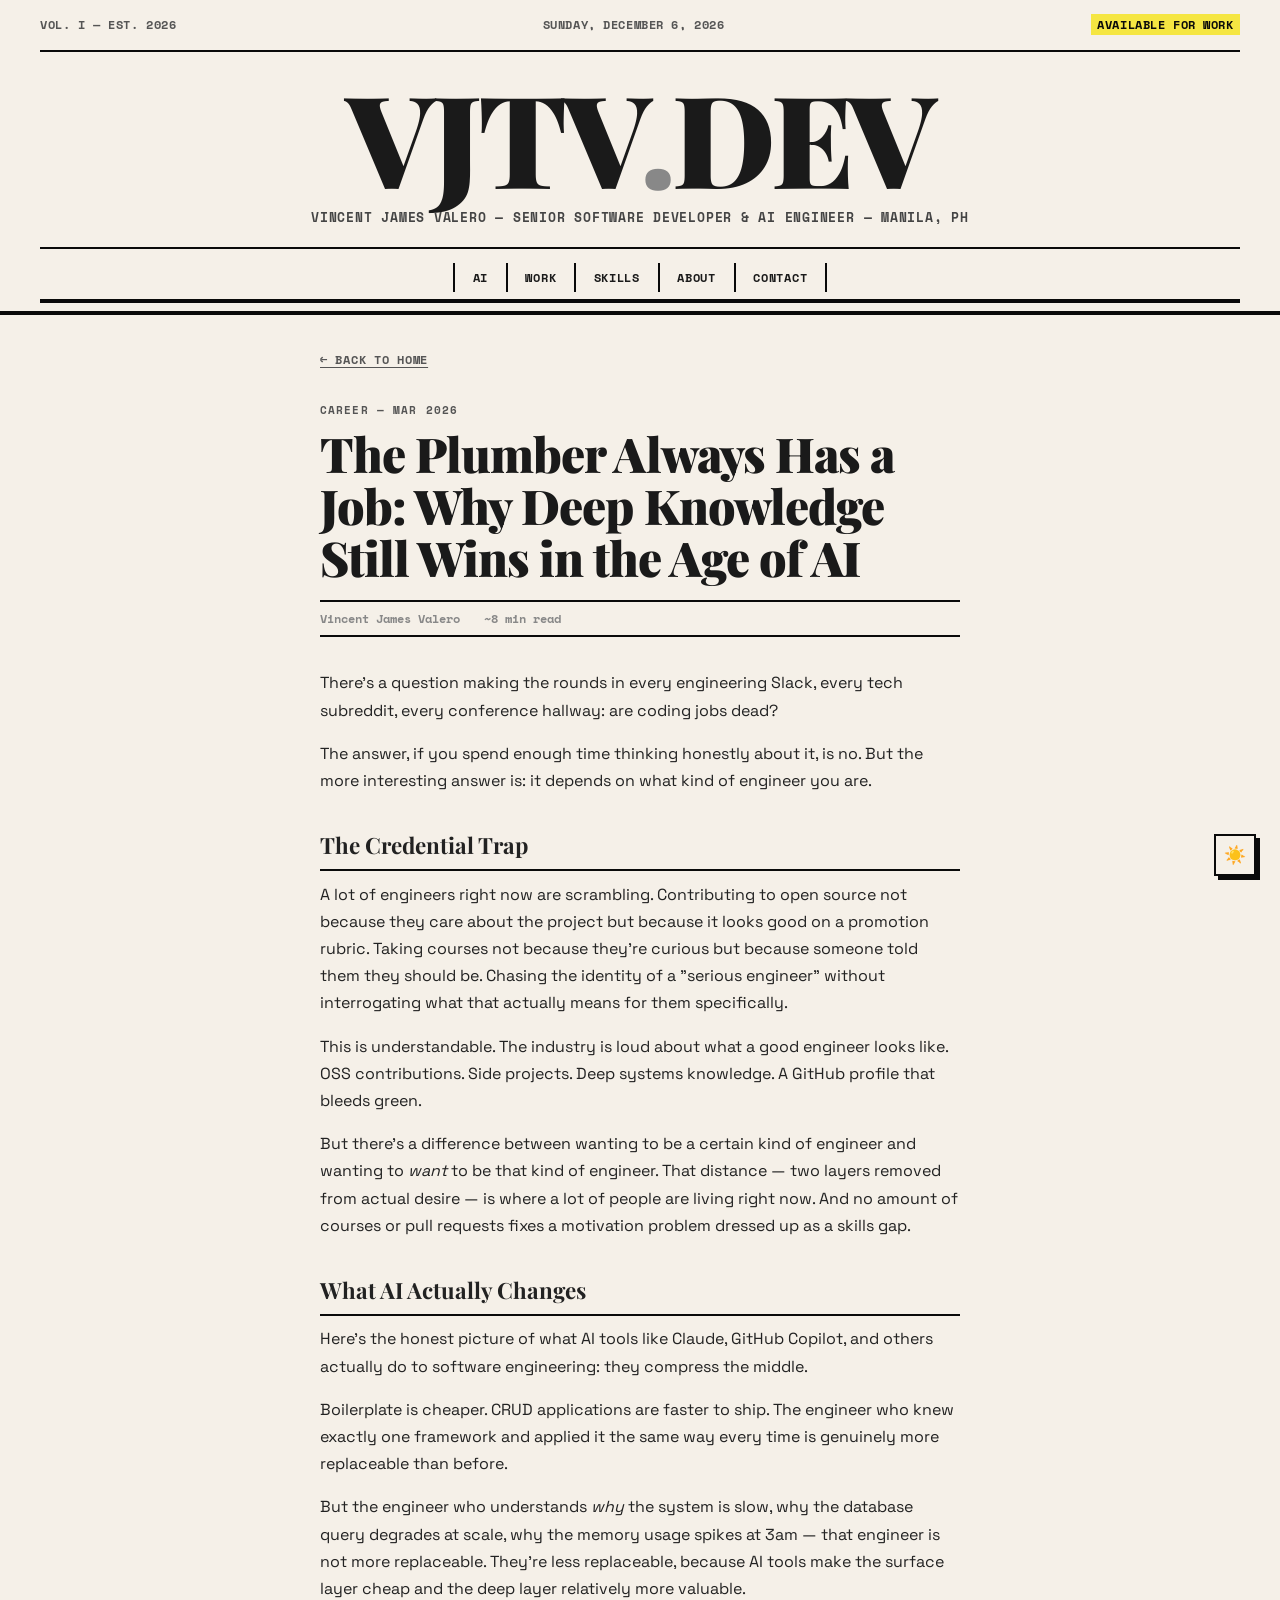
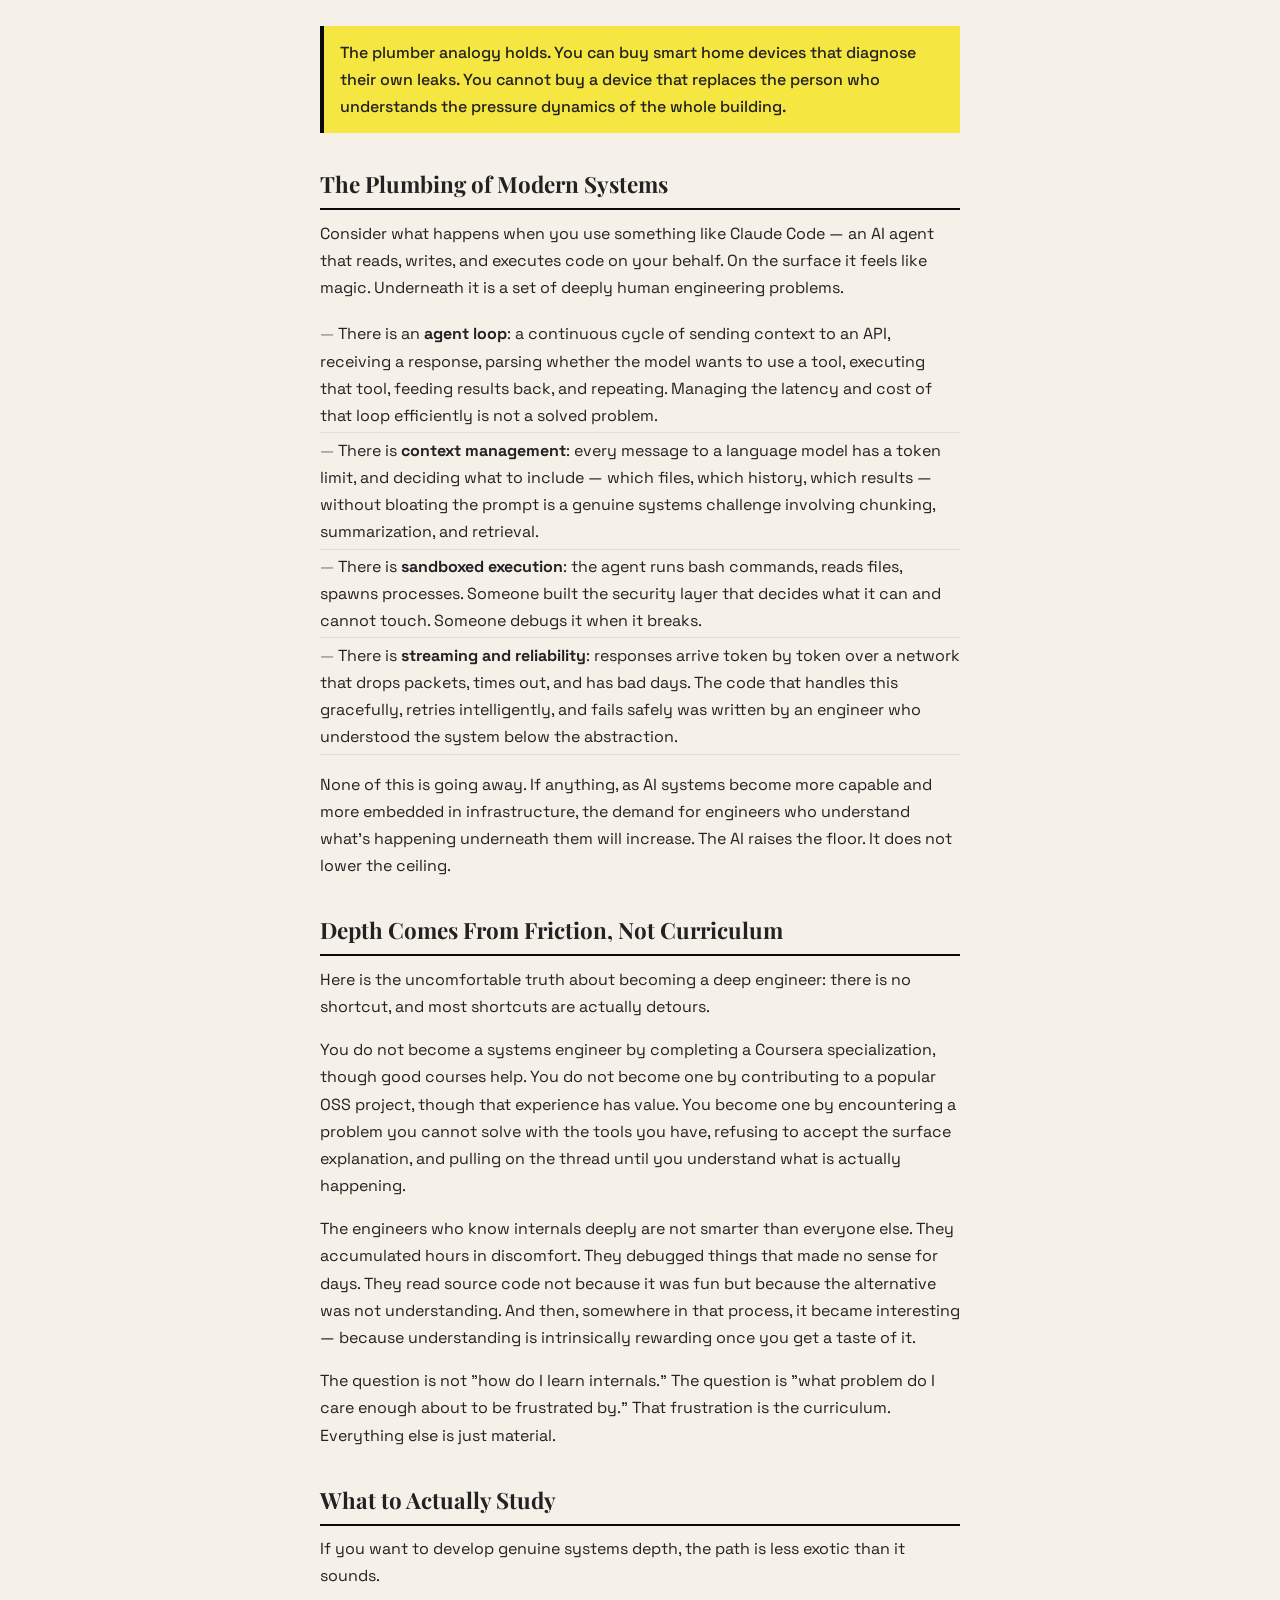
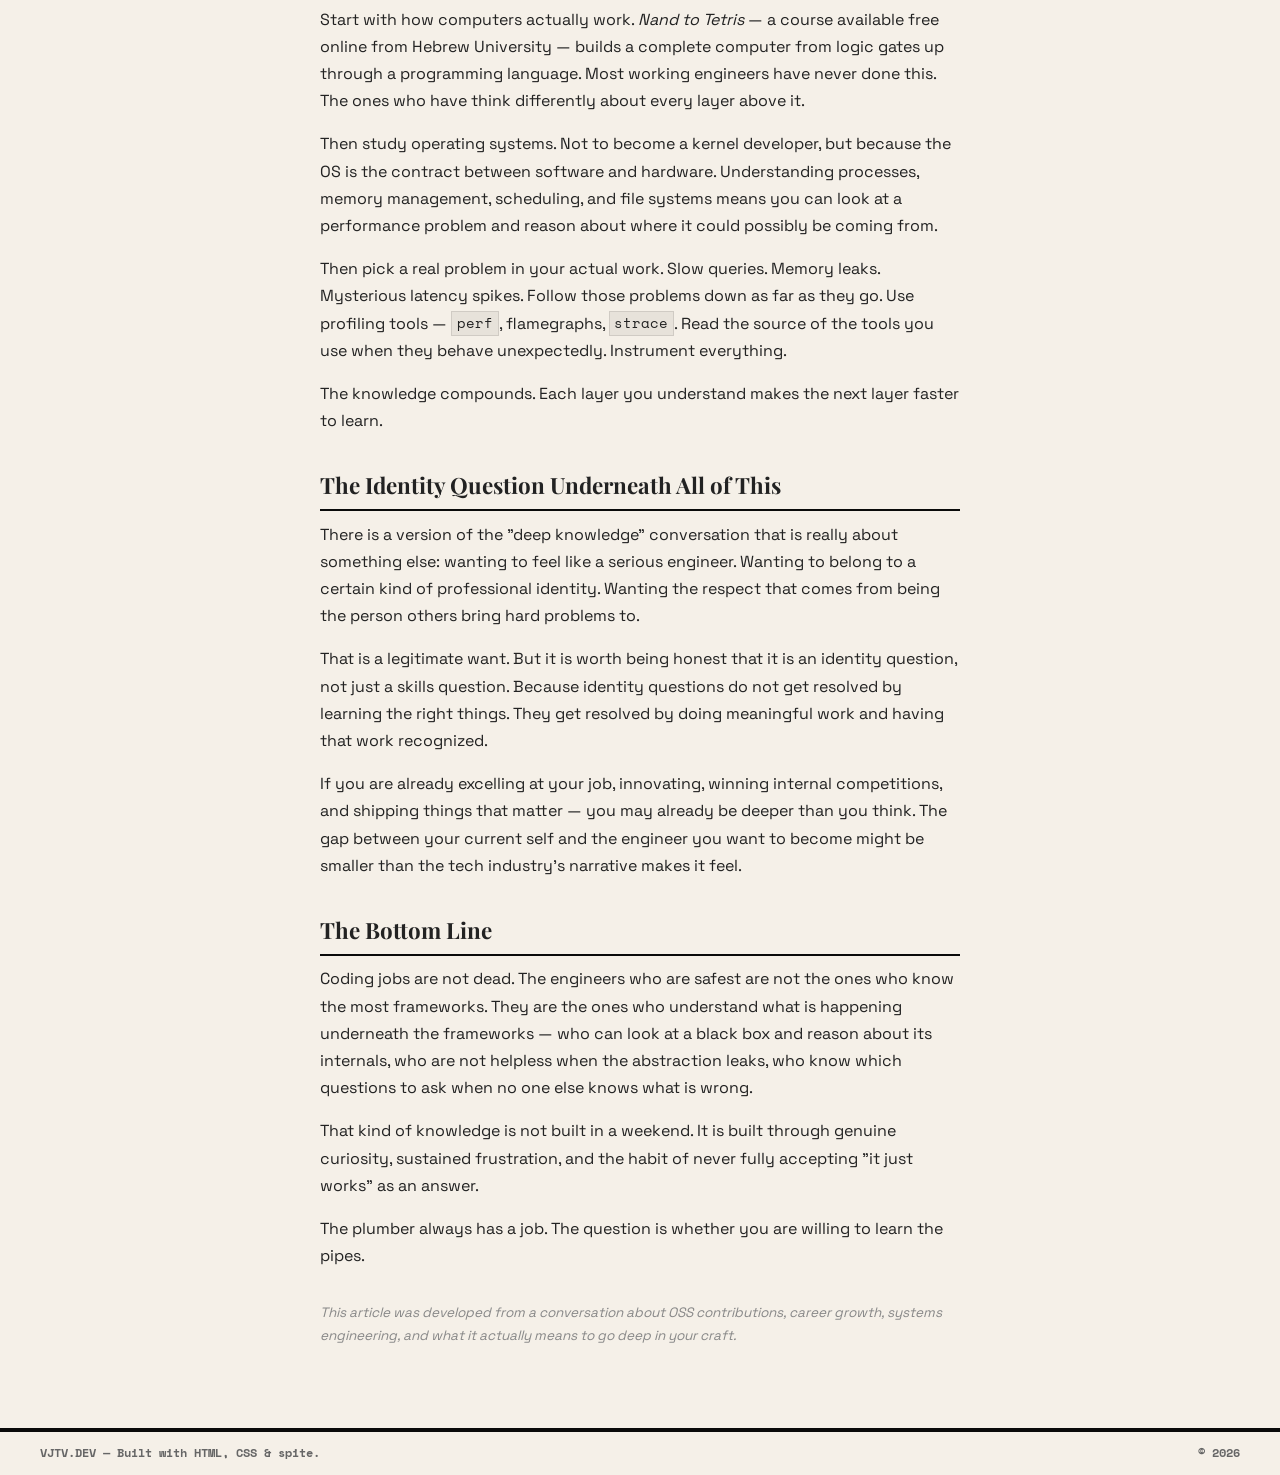
==== blog/the-plumber-always-has-a-job.html @ b02b949f "first commit" ====
<!doctype html>
<html lang="en">
    <head>
        <meta charset="UTF-8" />
        <meta name="viewport" content="width=device-width, initial-scale=1.0" />
        <title>
            The Plumber Always Has a Job — VJTV.DEV
        </title>
        <link rel="stylesheet" href="../style.css" />
        <link rel="preconnect" href="https://fonts.googleapis.com" />
        <link rel="preconnect" href="https://fonts.gstatic.com" crossorigin />
        <link
            href="https://fonts.googleapis.com/css2?family=Space+Grotesk:wght@400;500;600;700&family=Space+Mono:wght@400;700&family=Playfair+Display:wght@700;900&display=swap"
            rel="stylesheet"
        />
        <style>
            .blog-page {
                max-width: 720px;
                margin: 0 auto;
                padding: 2rem clamp(1rem, 4vw, 2.5rem) 4rem;
            }
            .blog-back {
                font-family: var(--font-mono);
                font-size: 0.75rem;
                font-weight: 700;
                text-transform: uppercase;
                letter-spacing: 0.06em;
                color: #555;
                display: inline-block;
                margin-bottom: 2rem;
                text-decoration: underline;
                text-underline-offset: 3px;
            }
            .blog-back:hover {
                color: var(--black);
            }
            .blog-kicker {
                font-family: var(--font-mono);
                font-size: 0.7rem;
                font-weight: 700;
                text-transform: uppercase;
                letter-spacing: 0.1em;
                color: #555;
                margin-bottom: 0.6rem;
            }
            .blog-title {
                font-family: var(--font-serif);
                font-size: clamp(1.8rem, 5vw, 3rem);
                font-weight: 900;
                line-height: 1.08;
                letter-spacing: -0.02em;
                margin-bottom: 1rem;
            }
            .blog-meta {
                font-family: var(--font-mono);
                font-size: 0.72rem;
                font-weight: 700;
                color: #888;
                border-top: var(--border);
                border-bottom: var(--border);
                padding: 0.5rem 0;
                margin-bottom: 2rem;
                display: flex;
                gap: 1.5rem;
            }
            .blog-body {
                font-size: 1rem;
                line-height: 1.7;
                color: #222;
            }
            .blog-body h2 {
                font-family: var(--font-serif);
                font-size: 1.4rem;
                font-weight: 700;
                margin: 2rem 0 0.6rem;
                border-bottom: 2px solid var(--black);
                padding-bottom: 0.3rem;
            }
            .blog-body p {
                margin-bottom: 1rem;
            }
            .blog-body ul {
                list-style: none;
                padding-left: 0;
                margin-bottom: 1rem;
            }
            .blog-body ul li {
                padding: 0.2rem 0;
                border-bottom: 1px solid rgba(0, 0, 0, 0.08);
            }
            .blog-body ul li::before {
                content: '— ';
                font-weight: 700;
                color: #aaa;
            }
            .blog-body code {
                font-family: var(--font-mono);
                font-size: 0.85em;
                background: rgba(0, 0, 0, 0.06);
                padding: 0.1em 0.35em;
                border: 1px solid rgba(0, 0, 0, 0.1);
            }
            .blog-callout {
                background: var(--yellow);
                border-left: 4px solid var(--black);
                padding: 0.8rem 1rem;
                margin: 1.5rem 0;
                font-weight: 500;
            }

            [data-theme="dark"] .blog-back { color: #aaa; }
            [data-theme="dark"] .blog-back:hover { color: #e0dbd0; }
            [data-theme="dark"] .blog-kicker { color: #aaa; }
            [data-theme="dark"] .blog-meta { color: #777; }
            [data-theme="dark"] .blog-body { color: #d4cfc6; }
            [data-theme="dark"] .blog-body h2 { border-bottom-color: #e0dbd0; }
            [data-theme="dark"] .blog-body ul li { border-bottom-color: rgba(255,255,255,0.08); }
            [data-theme="dark"] .blog-body ul li::before { color: #666; }
            [data-theme="dark"] .blog-body code { background: rgba(255,255,255,0.08); border-color: rgba(255,255,255,0.12); color: #e0dbd0; }
            [data-theme="dark"] .blog-callout { color: #111; }
        </style>
    </head>
    <body>
        <button class="theme-toggle" id="theme-toggle" title="Toggle dark mode">☀️</button>

        <!-- MASTHEAD -->
        <header class="masthead">
            <div class="masthead-top">
                <span class="masthead-meta">Vol. I &mdash; Est. 2026</span>
                <span class="masthead-meta" id="todays-date"></span>
                <span class="masthead-meta"
                    ><mark>Available for work</mark></span
                >
            </div>
            <div class="masthead-rule"></div>
            <div class="masthead-title-row">
                <h1 class="masthead-name">
                    VJTV<span class="masthead-dot">.</span>DEV
                </h1>
            </div>
            <p class="masthead-deck">
                Vincent James Valero &mdash; Senior Software Developer &amp; AI
                Engineer &mdash; Manila, PH
            </p>
            <div class="masthead-rule"></div>
            <nav class="masthead-nav">
                <a href="/#ai">AI</a>
                <a href="/#work">Work</a>
                <a href="/#skills">Skills</a>
                <a href="/#about">About</a>
                <a href="/#contact">Contact</a>
            </nav>
            <div class="masthead-rule thick"></div>
        </header>

        <div class="blog-page">
            <a href="/#blog" class="blog-back">&larr; Back to home</a>

            <div class="blog-kicker">Career &mdash; Mar 2026</div>
            <h1 class="blog-title">
                The Plumber Always Has a Job: Why Deep Knowledge Still Wins in the Age of AI
            </h1>
            <div class="blog-meta">
                <span>Vincent James Valero</span>
                <span>~8 min read</span>
            </div>

            <div class="blog-body">
                <p>
                    There's a question making the rounds in every engineering Slack, every tech subreddit, every conference hallway: are coding jobs dead?
                </p>
                <p>
                    The answer, if you spend enough time thinking honestly about it, is no. But the more interesting answer is: it depends on what kind of engineer you are.
                </p>

                <h2>The Credential Trap</h2>
                <p>
                    A lot of engineers right now are scrambling. Contributing to open source not because they care about the project but because it looks good on a promotion rubric. Taking courses not because they're curious but because someone told them they should be. Chasing the identity of a "serious engineer" without interrogating what that actually means for them specifically.
                </p>
                <p>
                    This is understandable. The industry is loud about what a good engineer looks like. OSS contributions. Side projects. Deep systems knowledge. A GitHub profile that bleeds green.
                </p>
                <p>
                    But there's a difference between wanting to be a certain kind of engineer and wanting to <em>want</em> to be that kind of engineer. That distance — two layers removed from actual desire — is where a lot of people are living right now. And no amount of courses or pull requests fixes a motivation problem dressed up as a skills gap.
                </p>

                <h2>What AI Actually Changes</h2>
                <p>
                    Here's the honest picture of what AI tools like Claude, GitHub Copilot, and others actually do to software engineering: they compress the middle.
                </p>
                <p>
                    Boilerplate is cheaper. CRUD applications are faster to ship. The engineer who knew exactly one framework and applied it the same way every time is genuinely more replaceable than before.
                </p>
                <p>
                    But the engineer who understands <em>why</em> the system is slow, why the database query degrades at scale, why the memory usage spikes at 3am — that engineer is not more replaceable. They're less replaceable, because AI tools make the surface layer cheap and the deep layer relatively more valuable.
                </p>

                <div class="blog-callout">
                    The plumber analogy holds. You can buy smart home devices that diagnose their own leaks. You cannot buy a device that replaces the person who understands the pressure dynamics of the whole building.
                </div>

                <h2>The Plumbing of Modern Systems</h2>
                <p>
                    Consider what happens when you use something like Claude Code — an AI agent that reads, writes, and executes code on your behalf. On the surface it feels like magic. Underneath it is a set of deeply human engineering problems.
                </p>
                <ul>
                    <li>There is an <strong>agent loop</strong>: a continuous cycle of sending context to an API, receiving a response, parsing whether the model wants to use a tool, executing that tool, feeding results back, and repeating. Managing the latency and cost of that loop efficiently is not a solved problem.</li>
                    <li>There is <strong>context management</strong>: every message to a language model has a token limit, and deciding what to include — which files, which history, which results — without bloating the prompt is a genuine systems challenge involving chunking, summarization, and retrieval.</li>
                    <li>There is <strong>sandboxed execution</strong>: the agent runs bash commands, reads files, spawns processes. Someone built the security layer that decides what it can and cannot touch. Someone debugs it when it breaks.</li>
                    <li>There is <strong>streaming and reliability</strong>: responses arrive token by token over a network that drops packets, times out, and has bad days. The code that handles this gracefully, retries intelligently, and fails safely was written by an engineer who understood the system below the abstraction.</li>
                </ul>
                <p>
                    None of this is going away. If anything, as AI systems become more capable and more embedded in infrastructure, the demand for engineers who understand what's happening underneath them will increase. The AI raises the floor. It does not lower the ceiling.
                </p>

                <h2>Depth Comes From Friction, Not Curriculum</h2>
                <p>
                    Here is the uncomfortable truth about becoming a deep engineer: there is no shortcut, and most shortcuts are actually detours.
                </p>
                <p>
                    You do not become a systems engineer by completing a Coursera specialization, though good courses help. You do not become one by contributing to a popular OSS project, though that experience has value. You become one by encountering a problem you cannot solve with the tools you have, refusing to accept the surface explanation, and pulling on the thread until you understand what is actually happening.
                </p>
                <p>
                    The engineers who know internals deeply are not smarter than everyone else. They accumulated hours in discomfort. They debugged things that made no sense for days. They read source code not because it was fun but because the alternative was not understanding. And then, somewhere in that process, it became interesting — because understanding is intrinsically rewarding once you get a taste of it.
                </p>
                <p>
                    The question is not "how do I learn internals." The question is "what problem do I care enough about to be frustrated by." That frustration is the curriculum. Everything else is just material.
                </p>

                <h2>What to Actually Study</h2>
                <p>
                    If you want to develop genuine systems depth, the path is less exotic than it sounds.
                </p>
                <p>
                    Start with how computers actually work. <em>Nand to Tetris</em> — a course available free online from Hebrew University — builds a complete computer from logic gates up through a programming language. Most working engineers have never done this. The ones who have think differently about every layer above it.
                </p>
                <p>
                    Then study operating systems. Not to become a kernel developer, but because the OS is the contract between software and hardware. Understanding processes, memory management, scheduling, and file systems means you can look at a performance problem and reason about where it could possibly be coming from.
                </p>
                <p>
                    Then pick a real problem in your actual work. Slow queries. Memory leaks. Mysterious latency spikes. Follow those problems down as far as they go. Use profiling tools — <code>perf</code>, flamegraphs, <code>strace</code>. Read the source of the tools you use when they behave unexpectedly. Instrument everything.
                </p>
                <p>
                    The knowledge compounds. Each layer you understand makes the next layer faster to learn.
                </p>

                <h2>The Identity Question Underneath All of This</h2>
                <p>
                    There is a version of the "deep knowledge" conversation that is really about something else: wanting to feel like a serious engineer. Wanting to belong to a certain kind of professional identity. Wanting the respect that comes from being the person others bring hard problems to.
                </p>
                <p>
                    That is a legitimate want. But it is worth being honest that it is an identity question, not just a skills question. Because identity questions do not get resolved by learning the right things. They get resolved by doing meaningful work and having that work recognized.
                </p>
                <p>
                    If you are already excelling at your job, innovating, winning internal competitions, and shipping things that matter — you may already be deeper than you think. The gap between your current self and the engineer you want to become might be smaller than the tech industry's narrative makes it feel.
                </p>

                <h2>The Bottom Line</h2>
                <p>
                    Coding jobs are not dead. The engineers who are safest are not the ones who know the most frameworks. They are the ones who understand what is happening underneath the frameworks — who can look at a black box and reason about its internals, who are not helpless when the abstraction leaks, who know which questions to ask when no one else knows what is wrong.
                </p>
                <p>
                    That kind of knowledge is not built in a weekend. It is built through genuine curiosity, sustained frustration, and the habit of never fully accepting "it just works" as an answer.
                </p>
                <p>
                    The plumber always has a job. The question is whether you are willing to learn the pipes.
                </p>
                <p style="color: #888; font-size: 0.85rem; margin-top: 2rem; font-style: italic;">
                    This article was developed from a conversation about OSS contributions, career growth, systems engineering, and what it actually means to go deep in your craft.
                </p>
            </div>
        </div>

        <!-- FOOTER -->
        <footer class="footer">
            <span>VJTV.DEV &mdash; Built with HTML, CSS &amp; spite.</span>
            <span>&copy; 2026</span>
        </footer>

        <script src="../main.js"></script>
    </body>
</html>
---- style.css ----
/* ============================================================
   NEOBRUTALISM NEWSPAPER PORTFOLIO — style.css
   ============================================================ */

/* ─── TOKENS ────────────────────────────────────────────── */
:root {
  --black:    #0a0a0a;
  --white:    #f5f0e8;   /* newsprint off-white */
  --yellow:   #f5e642;
  --ink:      #1a1a1a;
  --border:   2px solid var(--black);
  --border-thick: 4px solid var(--black);
  --shadow:   4px 4px 0 var(--black);
  --font-serif: 'Playfair Display', Georgia, serif;
  --font-sans: 'Space Grotesk', sans-serif;
  --font-mono: 'Space Mono', monospace;
}

/* ─── DARK MODE ─────────────────────────────────────────── */
[data-theme="dark"] {
  --black:    #e8e3d8;
  --white:    #111111;
  --yellow:   #8b5cf6;   /* electric violet — neobrutalism dark accent */
  --ink:      #e0dbd0;
  --border:   2px solid #e8e3d8;
  --border-thick: 4px solid #e8e3d8;
  --shadow:   4px 4px 0 #e8e3d8;
}
[data-theme="dark"] body { background: #111111; color: #e0dbd0; }
[data-theme="dark"] .masthead-meta { color: #999; }
[data-theme="dark"] .masthead-dot { color: #555; }
[data-theme="dark"] .masthead-deck { color: #aaa; }
[data-theme="dark"] .masthead-nav a:hover { background: #e8e3d8; color: #111; }
[data-theme="dark"] .block-heading { color: #888; }
[data-theme="dark"] .skill-cat { color: #666; }
[data-theme="dark"] .skill-list li { border-bottom-color: rgba(255,255,255,0.08); }
[data-theme="dark"] .skill-list li::before { color: #555; }
[data-theme="dark"] .masthead-meta mark { background: #8b5cf6; color: #fff; }
[data-theme="dark"] .article-tag { background: #e8e3d8; color: #111; }
[data-theme="dark"] .article-yellow .article-tag { background: #8b5cf6; color: #fff; }
[data-theme="dark"] .article-year { color: #666; }
[data-theme="dark"] .article-desc { color: #aaa; }
[data-theme="dark"] .article-yellow { background: #1a0a2e; border-left-color: #8b5cf6; border-right-color: #8b5cf6; }
[data-theme="dark"] .feature-kicker { color: #888; }
[data-theme="dark"] .feature-lede { color: #aaa; border-left-color: #8b5cf6; }
[data-theme="dark"] .ai-item { background: #1a1a1a; }
[data-theme="dark"] .ai-item p { color: #aaa; }
[data-theme="dark"] .ai-item-highlight { background: #1a0a2e; border-color: #8b5cf6; }
[data-theme="dark"] .stat-row { background: #1a0a2e; }
[data-theme="dark"] .inline-btn { background: #8b5cf6; color: #fff; }
[data-theme="dark"] .social-row a { color: #888; }
[data-theme="dark"] .social-row a:hover { color: #8b5cf6; }
[data-theme="dark"] .inline-link { color: #888; }
[data-theme="dark"] .inline-link:hover { color: #8b5cf6; }
[data-theme="dark"] .footer { color: #555; }
[data-theme="dark"] p[style*="color: #555"] { color: #888 !important; }

/* ─── DARK TOGGLE BUTTON ─────────────────────────────────── */
.theme-toggle {
  position: fixed;
  bottom: 1.5rem;
  right: 1.5rem;
  z-index: 999;
  width: 2.6rem;
  height: 2.6rem;
  border: var(--border);
  box-shadow: var(--shadow);
  background: var(--white);
  color: var(--ink);
  font-size: 1.1rem;
  cursor: pointer;
  display: flex;
  align-items: center;
  justify-content: center;
  transition: transform 0.1s, box-shadow 0.1s, background 0.2s;
}
.theme-toggle:hover { transform: translate(-2px,-2px); box-shadow: 6px 6px 0 var(--black); }
.theme-toggle:active { transform: translate(2px,2px); box-shadow: 2px 2px 0 var(--black); }

@media print { .theme-toggle { display: none !important; } }

/* ─── RESET ─────────────────────────────────────────────── */
*, *::before, *::after { box-sizing: border-box; margin: 0; padding: 0; }
html { scroll-behavior: smooth; }
body {
  font-family: var(--font-sans);
  background: var(--white);
  color: var(--ink);
  line-height: 1.55;
  overflow-x: hidden;
}
a { color: inherit; text-decoration: none; }
ul { list-style: none; }
p { margin-bottom: 0.75em; }
p:last-child { margin-bottom: 0; }

/* ─── MASTHEAD ──────────────────────────────────────────── */
.masthead {
  padding: 1rem clamp(1rem, 4vw, 2.5rem) 0;
  border-bottom: var(--border-thick);
}

.masthead-top {
  display: flex;
  justify-content: space-between;
  align-items: center;
  flex-wrap: wrap;
  gap: 0.5rem;
  padding-bottom: 0.5rem;
}
.masthead-meta {
  font-family: var(--font-mono);
  font-size: 0.72rem;
  font-weight: 700;
  text-transform: uppercase;
  letter-spacing: 0.05em;
  color: #555;
}
.masthead-meta mark {
  background: var(--yellow);
  color: var(--black);
  padding: 0.1rem 0.4rem;
  font-style: normal;
}

.masthead-rule {
  border: none;
  border-top: 2px solid var(--black);
  margin: 0.5rem 0;
}
.masthead-rule.thick {
  border-top-width: 4px;
  margin-top: 0;
}

.masthead-title-row {
  display: flex;
  align-items: baseline;
  justify-content: center;
  padding: 0.75rem 0 0.5rem;
}
.masthead-name {
  font-family: var(--font-serif);
  font-size: clamp(3.5rem, 12vw, 8rem);
  font-weight: 900;
  letter-spacing: -0.03em;
  line-height: 1;
  text-align: center;
}
.masthead-dot { color: #888; }

.masthead-deck {
  text-align: center;
  font-family: var(--font-mono);
  font-size: clamp(0.65rem, 1.5vw, 0.8rem);
  font-weight: 700;
  letter-spacing: 0.06em;
  text-transform: uppercase;
  color: #444;
  padding-bottom: 0.6rem;
}

.masthead-nav {
  display: flex;
  justify-content: center;
  gap: 0;
  padding: 0.4rem 0;
}
.masthead-nav a {
  font-family: var(--font-mono);
  font-size: 0.78rem;
  font-weight: 700;
  text-transform: uppercase;
  letter-spacing: 0.06em;
  padding: 0.3rem 1.1rem;
  border-left: var(--border);
  transition: background 0.12s, color 0.12s;
}
.masthead-nav a:last-child { border-right: var(--border); }
.masthead-nav a:hover { background: var(--black); color: var(--white); }

/* ─── FRONT PAGE LAYOUT ─────────────────────────────────── */
.front-page {
  display: grid;
  grid-template-columns: 280px 1fr;
  min-height: calc(100vh - 200px);
  border-bottom: var(--border-thick);
}

.col {
  padding: 1.5rem clamp(1rem, 3vw, 2rem);
}
.col-left {
  border-right: var(--border-thick);
}

.col-rule {
  border: none;
  border-top: var(--border);
  margin: 1.5rem 0;
}

/* ─── BLOCKS ────────────────────────────────────────────── */
.block { }

.block-heading {
  font-family: var(--font-mono);
  font-size: 0.7rem;
  font-weight: 700;
  text-transform: uppercase;
  letter-spacing: 0.1em;
  color: #555;
  border-bottom: 2px solid var(--black);
  padding-bottom: 0.3rem;
  margin-bottom: 1rem;
}

/* ─── ABOUT STATS ───────────────────────────────────────── */
.about-stats { margin-top: 1.2rem; display: flex; flex-direction: column; gap: 0.5rem; }
.stat-row {
  display: flex;
  align-items: baseline;
  gap: 0.6rem;
  border: var(--border);
  box-shadow: var(--shadow);
  padding: 0.4rem 0.7rem;
  background: var(--yellow);
}
.stat-n {
  font-family: var(--font-serif);
  font-size: 1.6rem;
  font-weight: 700;
  line-height: 1;
}
.stat-l {
  font-family: var(--font-mono);
  font-size: 0.7rem;
  font-weight: 700;
  text-transform: uppercase;
  letter-spacing: 0.05em;
}

/* ─── SKILLS ────────────────────────────────────────────── */
.skill-cat {
  font-family: var(--font-mono);
  font-size: 0.68rem;
  font-weight: 700;
  text-transform: uppercase;
  letter-spacing: 0.08em;
  margin-top: 1rem;
  margin-bottom: 0.3rem;
  color: #888;
}
.skill-list {
  padding-left: 0;
}
.skill-list li {
  font-size: 0.88rem;
  font-weight: 500;
  padding: 0.2rem 0;
  border-bottom: 1px solid rgba(0,0,0,0.1);
}
.skill-list li:last-child { border-bottom: none; }
.skill-list li::before { content: '— '; font-weight: 700; color: #aaa; }

/* ─── CONTACT BLOCK ─────────────────────────────────────── */
.contact-block p { font-size: 0.88rem; }

.inline-btn {
  display: inline-block;
  font-family: var(--font-mono);
  font-size: 0.8rem;
  font-weight: 700;
  border: var(--border);
  box-shadow: var(--shadow);
  padding: 0.4rem 0.8rem;
  background: var(--black);
  color: var(--white);
  margin: 0.8rem 0;
  transition: transform 0.1s, box-shadow 0.1s;
}
.inline-btn:hover  { transform: translate(-2px,-2px); box-shadow: 6px 6px 0 var(--black); }
.inline-btn:active { transform: translate(2px,2px);   box-shadow: 2px 2px 0 var(--black); }

.social-row {
  display: flex;
  flex-direction: column;
  gap: 0.2rem;
  margin-top: 0.5rem;
}
.social-row a {
  font-family: var(--font-mono);
  font-size: 0.78rem;
  font-weight: 700;
  color: #555;
  text-decoration: underline;
  text-underline-offset: 3px;
}
.social-row a:hover { color: var(--black); }

/* ─── FEATURE BLOCK (AI) ────────────────────────────────── */
.feature-block { padding-bottom: 0; }

.feature-kicker {
  font-family: var(--font-mono);
  font-size: 0.7rem;
  font-weight: 700;
  text-transform: uppercase;
  letter-spacing: 0.1em;
  color: #555;
  margin-bottom: 0.6rem;
}
.feature-headline {
  font-family: var(--font-serif);
  font-size: clamp(2rem, 4vw, 3rem);
  font-weight: 900;
  line-height: 1.05;
  letter-spacing: -0.02em;
  margin-bottom: 0.8rem;
}
.feature-lede {
  font-size: 1rem;
  font-weight: 500;
  color: #444;
  max-width: 520px;
  border-left: 4px solid var(--black);
  padding-left: 0.8rem;
}
.feature-divider {
  border-top: var(--border);
  margin: 1.2rem 0;
}

.ai-items {
  display: grid;
  grid-template-columns: 1fr 1fr;
  gap: 1rem;
}
.ai-item {
  border: var(--border);
  padding: 1rem;
  font-size: 0.88rem;
  background: var(--white);
  transition: transform 0.12s, box-shadow 0.12s;
}
.ai-item:hover {
  transform: translate(-2px,-2px);
  box-shadow: var(--shadow);
}
.ai-item-label {
  display: block;
  font-family: var(--font-mono);
  font-size: 0.72rem;
  font-weight: 700;
  text-transform: uppercase;
  letter-spacing: 0.05em;
  margin-bottom: 0.4rem;
  border-bottom: 1px solid var(--black);
  padding-bottom: 0.3rem;
}
.ai-item p { font-size: 0.85rem; margin-bottom: 0; color: #333; }
.ai-item-highlight {
  background: var(--yellow);
  border: var(--border);
  box-shadow: var(--shadow);
}
.ai-item-highlight:hover {
  transform: translate(-2px,-2px);
  box-shadow: 6px 6px 0 var(--black);
}

/* ─── ARTICLES (PROJECTS) ───────────────────────────────── */
.articles { display: flex; flex-direction: column; gap: 0; }

.article {
  display: grid;
  grid-template-columns: 1fr auto;
  grid-template-rows: auto auto auto auto;
  column-gap: 1rem;
  padding: 1rem 0;
  border-bottom: var(--border);
}
.article:first-child { border-top: var(--border); }

.article-meta {
  grid-column: 1 / -1;
  display: flex;
  align-items: center;
  gap: 0.8rem;
  margin-bottom: 0.3rem;
}
.article-tag {
  font-family: var(--font-mono);
  font-size: 0.68rem;
  font-weight: 700;
  text-transform: uppercase;
  letter-spacing: 0.06em;
  background: var(--black);
  color: var(--white);
  padding: 0.1rem 0.45rem;
}
.article-yellow .article-tag { background: #c8bb00; color: var(--black); }
.article-year {
  font-family: var(--font-mono);
  font-size: 0.72rem;
  color: #888;
  font-weight: 700;
}

.article-title {
  grid-column: 1;
  font-family: var(--font-serif);
  font-size: 1.4rem;
  font-weight: 700;
  letter-spacing: -0.02em;
  line-height: 1.1;
  margin-bottom: 0.3rem;
}
.article-yellow .article-title { }

.article-desc {
  grid-column: 1;
  font-size: 0.88rem;
  color: #444;
  margin-bottom: 0.5rem;
}
.article-stack {
  grid-column: 1;
  display: flex;
  flex-wrap: wrap;
  gap: 0.3rem;
}
.article-stack span {
  font-family: var(--font-mono);
  font-size: 0.65rem;
  font-weight: 700;
  border: 1.5px solid var(--black);
  padding: 0.1rem 0.4rem;
  letter-spacing: 0.03em;
}

.article-yellow {
  background: var(--yellow);
  margin: 0 -1rem;
  padding: 1rem 1rem;
  border-left: 4px solid var(--black);
  border-right: 4px solid var(--black);
}

.inline-link {
  font-family: var(--font-mono);
  font-size: 0.75rem;
  font-weight: 700;
  text-decoration: underline;
  text-underline-offset: 3px;
  color: #555;
  display: block;
  margin-top: 0.4rem;
  width: fit-content;
}
.inline-link:hover { color: var(--black); }

/* ─── FOOTER ────────────────────────────────────────────── */
.footer {
  display: flex;
  justify-content: space-between;
  padding: 0.8rem clamp(1rem, 4vw, 2.5rem);
  font-family: var(--font-mono);
  font-size: 0.72rem;
  font-weight: 700;
  color: #666;
  border-top: var(--border-thick);
}

/* ─── PRINT ─────────────────────────────────────────────── */
@media print {
  @page { margin: 1cm 1.2cm; size: A4; }

  /* Hide interactive chrome only */
  .masthead-nav,
  .masthead-top,
  .masthead-rule { display: none !important; }

  body { background: #fff; color: #000; font-size: 9pt; line-height: 1.4; }

  /* Masthead */
  .masthead { padding: 0 0 0.35cm; border-bottom: 2.5pt solid #000; }
  .masthead-name { font-size: 30pt; }
  .masthead-deck { font-size: 7.5pt; padding-bottom: 0; }
  .masthead-rule.thick { display: none; }

  /* Keep 2-column layout — mirrors the screen design */
  .front-page { grid-template-columns: 190pt 1fr; min-height: 0; }
  .col { padding: 0.35cm 0.45cm; }
  .col-left { border-right: 1.5pt solid #000; padding-left: 0; }
  .col-center { padding-right: 0; }
  .col-rule { margin: 0.6rem 0; }

  /* About stats — lay out horizontally to save vertical space */
  .about-stats { flex-direction: row; flex-wrap: wrap; gap: 0.25rem; }
  .stat-row {
    flex: 1; min-width: 0;
    padding: 0.2rem 0.4rem;
    border: 1pt solid #000;
    box-shadow: none !important;
    background: #f5e642 !important;
    -webkit-print-color-adjust: exact; print-color-adjust: exact;
  }
  .stat-n { font-size: 1.1rem; }
  .stat-l { font-size: 0.6rem; }

  /* Skills */
  .block-heading { font-size: 0.62rem; margin-bottom: 0.4rem; }
  .skill-cat { font-size: 0.62rem; margin-top: 0.5rem; margin-bottom: 0.2rem; }
  .skill-list li { font-size: 0.8rem; padding: 0.08rem 0; }

  /* Strip all shadows */
  .stat-row, .ai-item, .article, .inline-btn { box-shadow: none !important; }

  /* Articles */
  .article { break-inside: avoid; padding: 0.45rem 0; border-bottom: 0.5pt solid #000; }
  .article:first-child { border-top: 0.5pt solid #000; }
  .article-title { font-size: 1rem; }
  .article-desc { font-size: 0.8rem; }
  .article-stack span { font-size: 0.58rem; }
  .article-yellow {
    background: #f5e642 !important;
    -webkit-print-color-adjust: exact; print-color-adjust: exact;
    margin: 0; padding: 0.45rem 0.5rem;
    border-left: 3pt solid #000; border-right: none;
  }

  /* AI feature */
  .feature-headline { font-size: 1.6rem; }
  .feature-lede { font-size: 0.82rem; }
  .feature-divider { margin: 0.6rem 0; }
  .ai-items { grid-template-columns: 1fr 1fr; gap: 0.4rem; }
  .ai-item { padding: 0.45rem; border: 1pt solid #000; font-size: 0.8rem; }
  .ai-item p { font-size: 0.78rem; }
  .ai-item-highlight {
    background: #f5e642 !important;
    -webkit-print-color-adjust: exact; print-color-adjust: exact;
  }

  /* Contact — show email + social links as plain text */
  .inline-btn {
    display: inline !important;
    background: none !important;
    color: #000 !important;
    border: none !important;
    box-shadow: none !important;
    padding: 0;
    font-weight: 700;
  }
  .social-row { display: flex !important; flex-direction: column; gap: 0.15rem; margin-top: 0.3rem; }
  .social-row a { font-size: 0.72rem; color: #000; }
  .social-row a[href^="http"]::after { content: " — " attr(href); font-size: 0.62rem; color: #555; font-weight: 400; }

  /* Suppress browser's default "URL after link" behaviour */
  a[href]::after { content: none !important; }
  .social-row a[href^="http"]::after { content: " — " attr(href) !important; }

  .footer { border-top: 1pt solid #000; font-size: 7pt; padding: 0.3rem 0; }
}

/* ─── RESPONSIVE ────────────────────────────────────────── */
@media (max-width: 720px) {
  .front-page {
    grid-template-columns: 1fr;
  }
  .col-left {
    border-right: none;
    border-bottom: var(--border-thick);
  }
  .ai-items {
    grid-template-columns: 1fr;
  }
  .masthead-nav {
    flex-wrap: wrap;
    justify-content: flex-start;
  }
  .masthead-nav a:last-child { border-right: none; }
  .footer { flex-direction: column; gap: 0.3rem; }
}
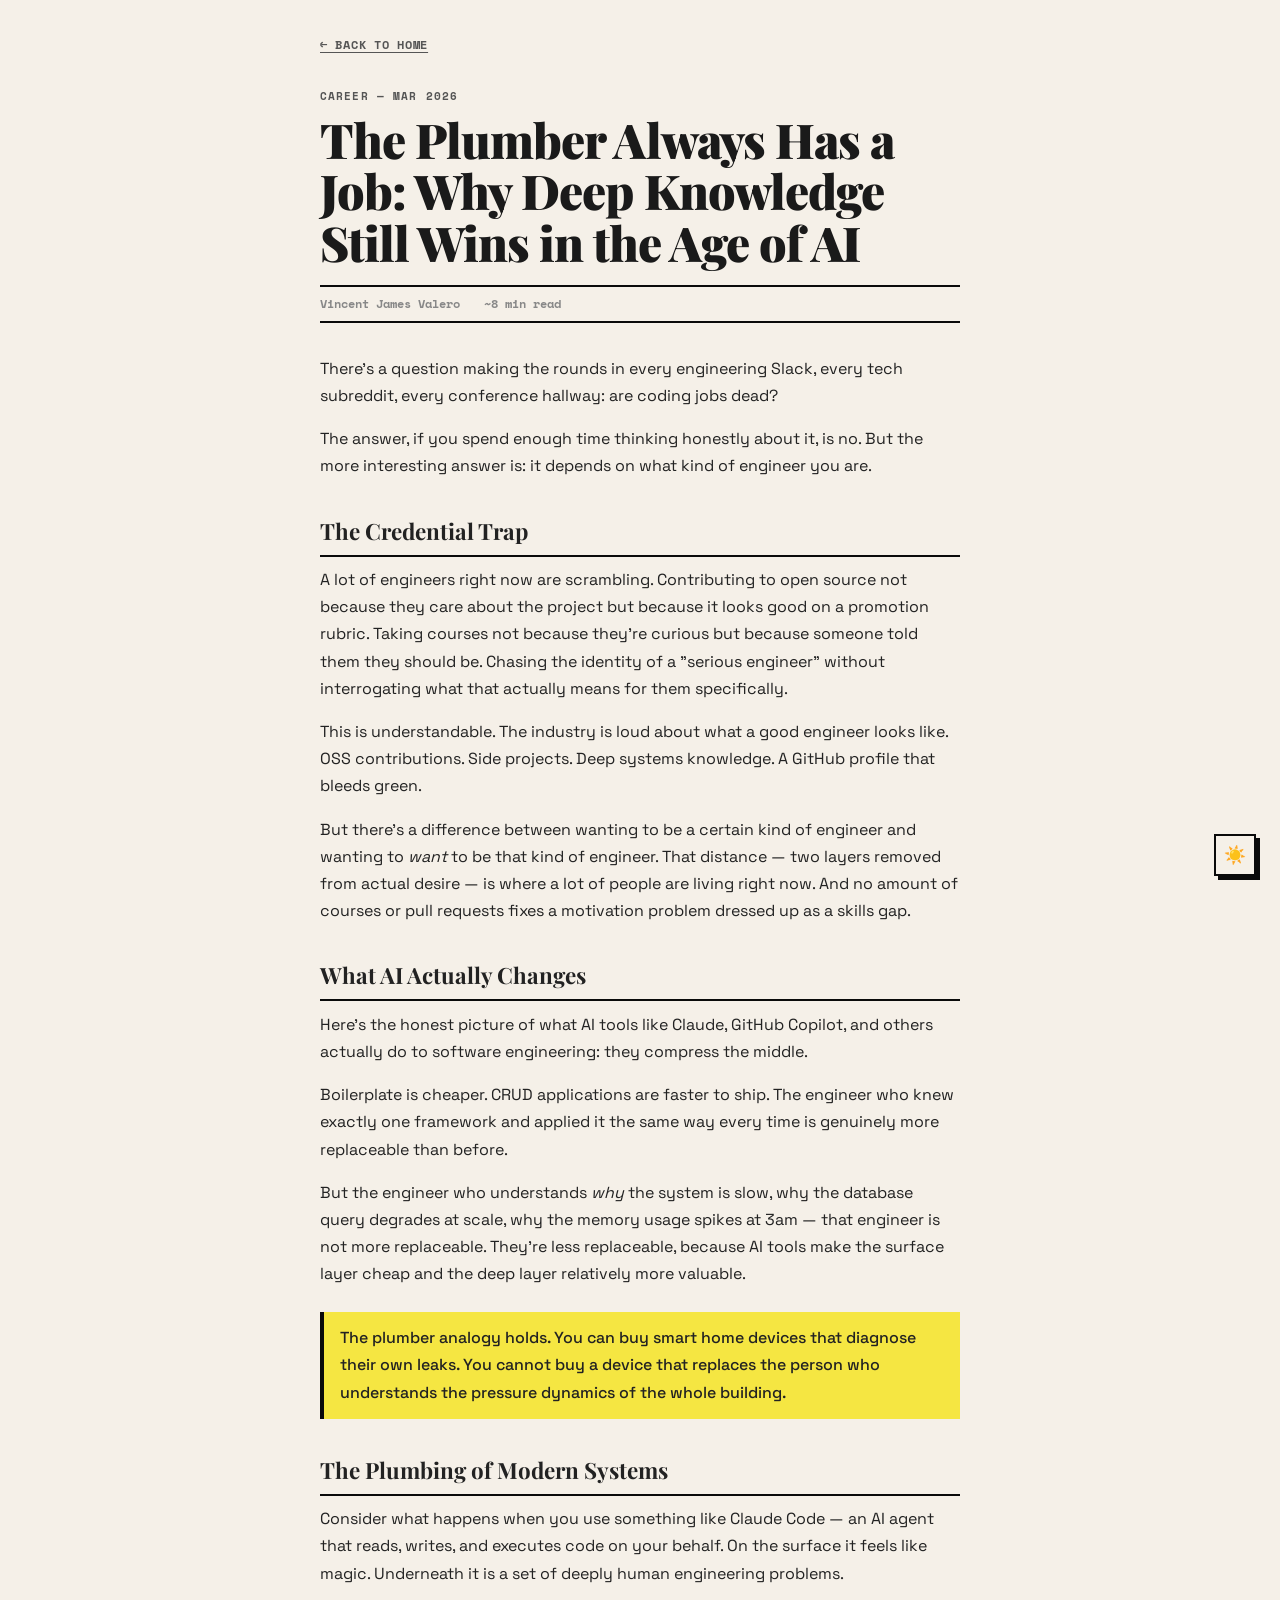
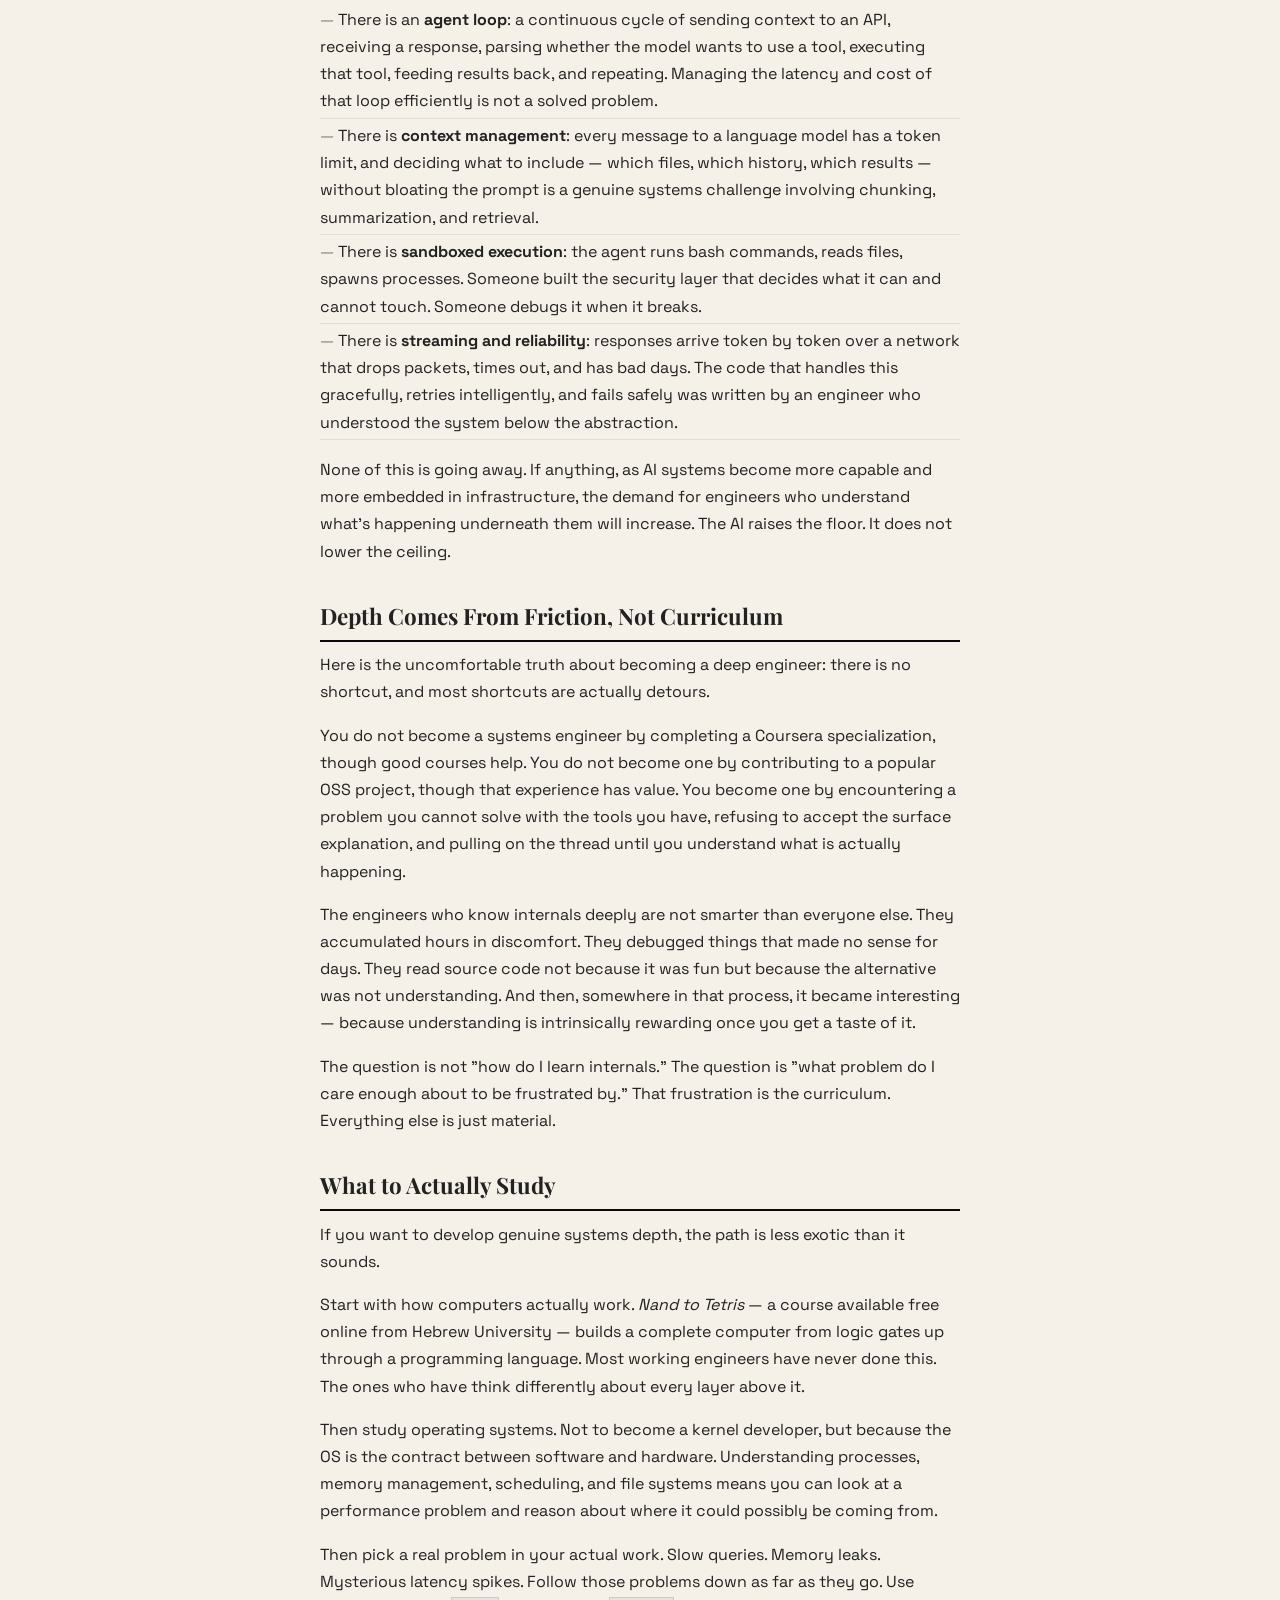
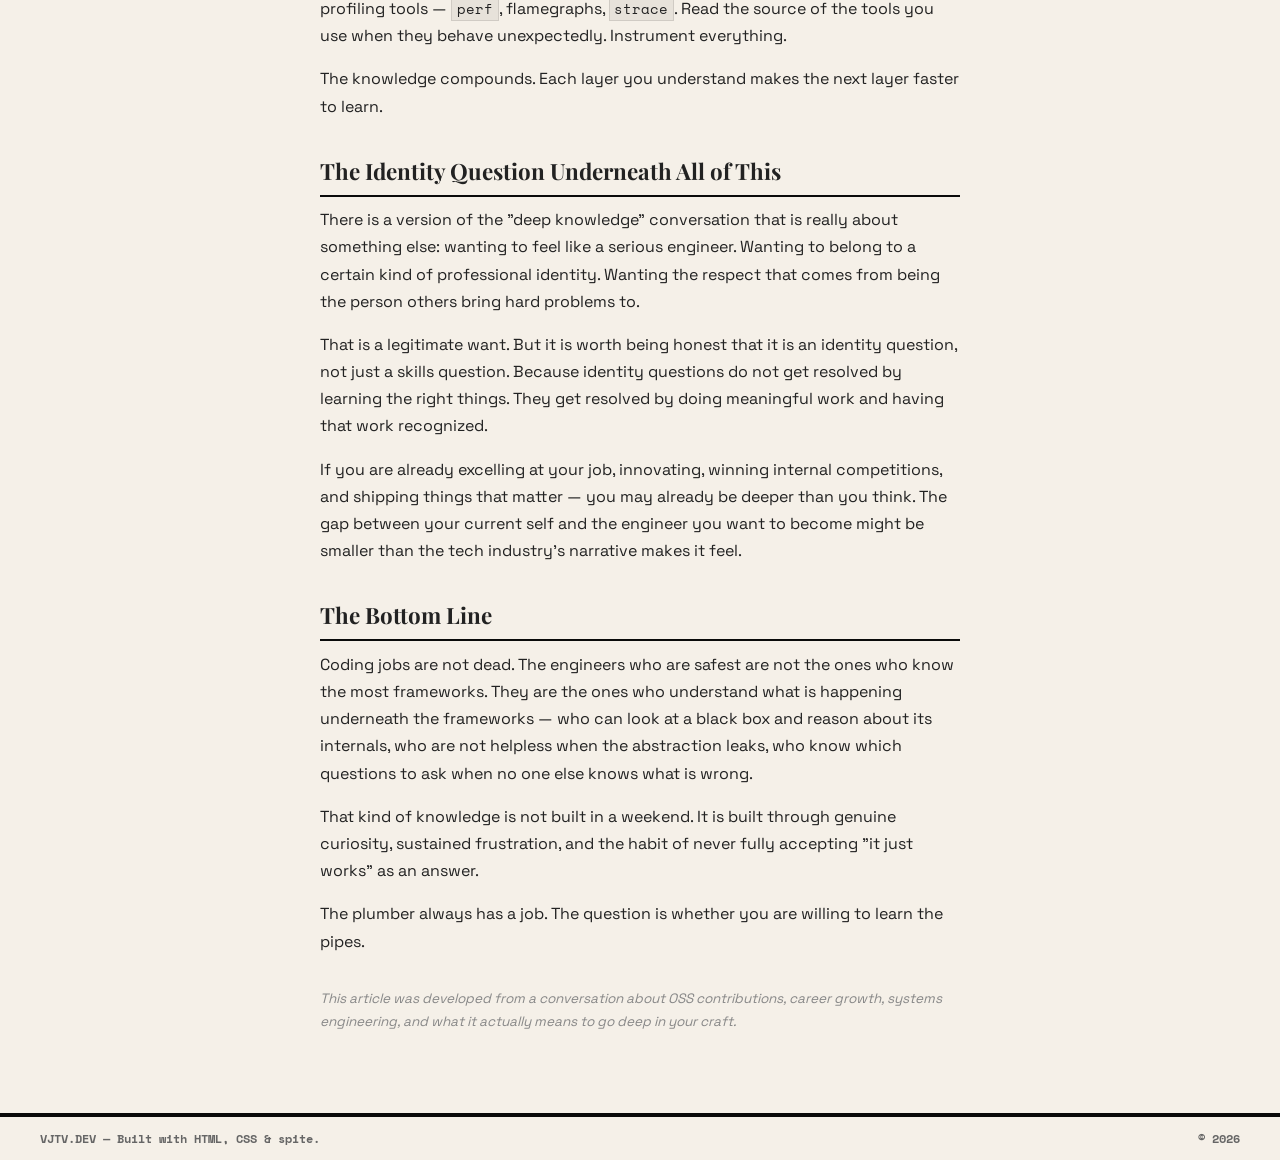
==== commit 2920ce4d: "remove header in blog" ====
--- a/blog/the-plumber-always-has-a-job.html
+++ b/blog/the-plumber-always-has-a-job.html
@@ -3,9 +3,7 @@
     <head>
         <meta charset="UTF-8" />
         <meta name="viewport" content="width=device-width, initial-scale=1.0" />
-        <title>
-            The Plumber Always Has a Job — VJTV.DEV
-        </title>
+        <title>The Plumber Always Has a Job — VJTV.DEV</title>
         <link rel="stylesheet" href="../style.css" />
         <link rel="preconnect" href="https://fonts.googleapis.com" />
         <link rel="preconnect" href="https://fonts.gstatic.com" crossorigin />
@@ -108,57 +106,51 @@
                 font-weight: 500;
             }
 
-            [data-theme="dark"] .blog-back { color: #aaa; }
-            [data-theme="dark"] .blog-back:hover { color: #e0dbd0; }
-            [data-theme="dark"] .blog-kicker { color: #aaa; }
-            [data-theme="dark"] .blog-meta { color: #777; }
-            [data-theme="dark"] .blog-body { color: #d4cfc6; }
-            [data-theme="dark"] .blog-body h2 { border-bottom-color: #e0dbd0; }
-            [data-theme="dark"] .blog-body ul li { border-bottom-color: rgba(255,255,255,0.08); }
-            [data-theme="dark"] .blog-body ul li::before { color: #666; }
-            [data-theme="dark"] .blog-body code { background: rgba(255,255,255,0.08); border-color: rgba(255,255,255,0.12); color: #e0dbd0; }
-            [data-theme="dark"] .blog-callout { color: #111; }
+            [data-theme='dark'] .blog-back {
+                color: #aaa;
+            }
+            [data-theme='dark'] .blog-back:hover {
+                color: #e0dbd0;
+            }
+            [data-theme='dark'] .blog-kicker {
+                color: #aaa;
+            }
+            [data-theme='dark'] .blog-meta {
+                color: #777;
+            }
+            [data-theme='dark'] .blog-body {
+                color: #d4cfc6;
+            }
+            [data-theme='dark'] .blog-body h2 {
+                border-bottom-color: #e0dbd0;
+            }
+            [data-theme='dark'] .blog-body ul li {
+                border-bottom-color: rgba(255, 255, 255, 0.08);
+            }
+            [data-theme='dark'] .blog-body ul li::before {
+                color: #666;
+            }
+            [data-theme='dark'] .blog-body code {
+                background: rgba(255, 255, 255, 0.08);
+                border-color: rgba(255, 255, 255, 0.12);
+                color: #e0dbd0;
+            }
+            [data-theme='dark'] .blog-callout {
+                color: #111;
+            }
         </style>
     </head>
     <body>
-        <button class="theme-toggle" id="theme-toggle" title="Toggle dark mode">☀️</button>
-
-        <!-- MASTHEAD -->
-        <header class="masthead">
-            <div class="masthead-top">
-                <span class="masthead-meta">Vol. I &mdash; Est. 2026</span>
-                <span class="masthead-meta" id="todays-date"></span>
-                <span class="masthead-meta"
-                    ><mark>Available for work</mark></span
-                >
-            </div>
-            <div class="masthead-rule"></div>
-            <div class="masthead-title-row">
-                <h1 class="masthead-name">
-                    VJTV<span class="masthead-dot">.</span>DEV
-                </h1>
-            </div>
-            <p class="masthead-deck">
-                Vincent James Valero &mdash; Senior Software Developer &amp; AI
-                Engineer &mdash; Manila, PH
-            </p>
-            <div class="masthead-rule"></div>
-            <nav class="masthead-nav">
-                <a href="/#ai">AI</a>
-                <a href="/#work">Work</a>
-                <a href="/#skills">Skills</a>
-                <a href="/#about">About</a>
-                <a href="/#contact">Contact</a>
-            </nav>
-            <div class="masthead-rule thick"></div>
-        </header>
-
+        <button class="theme-toggle" id="theme-toggle" title="Toggle dark mode">
+            ☀️
+        </button>
         <div class="blog-page">
             <a href="/#blog" class="blog-back">&larr; Back to home</a>
 
             <div class="blog-kicker">Career &mdash; Mar 2026</div>
             <h1 class="blog-title">
-                The Plumber Always Has a Job: Why Deep Knowledge Still Wins in the Age of AI
+                The Plumber Always Has a Job: Why Deep Knowledge Still Wins in
+                the Age of AI
             </h1>
             <div class="blog-meta">
                 <span>Vincent James Valero</span>
@@ -167,106 +159,235 @@
 
             <div class="blog-body">
                 <p>
-                    There's a question making the rounds in every engineering Slack, every tech subreddit, every conference hallway: are coding jobs dead?
-                </p>
-                <p>
-                    The answer, if you spend enough time thinking honestly about it, is no. But the more interesting answer is: it depends on what kind of engineer you are.
+                    There's a question making the rounds in every engineering
+                    Slack, every tech subreddit, every conference hallway: are
+                    coding jobs dead?
+                </p>
+                <p>
+                    The answer, if you spend enough time thinking honestly about
+                    it, is no. But the more interesting answer is: it depends on
+                    what kind of engineer you are.
                 </p>
 
                 <h2>The Credential Trap</h2>
                 <p>
-                    A lot of engineers right now are scrambling. Contributing to open source not because they care about the project but because it looks good on a promotion rubric. Taking courses not because they're curious but because someone told them they should be. Chasing the identity of a "serious engineer" without interrogating what that actually means for them specifically.
-                </p>
-                <p>
-                    This is understandable. The industry is loud about what a good engineer looks like. OSS contributions. Side projects. Deep systems knowledge. A GitHub profile that bleeds green.
-                </p>
-                <p>
-                    But there's a difference between wanting to be a certain kind of engineer and wanting to <em>want</em> to be that kind of engineer. That distance — two layers removed from actual desire — is where a lot of people are living right now. And no amount of courses or pull requests fixes a motivation problem dressed up as a skills gap.
+                    A lot of engineers right now are scrambling. Contributing to
+                    open source not because they care about the project but
+                    because it looks good on a promotion rubric. Taking courses
+                    not because they're curious but because someone told them
+                    they should be. Chasing the identity of a "serious engineer"
+                    without interrogating what that actually means for them
+                    specifically.
+                </p>
+                <p>
+                    This is understandable. The industry is loud about what a
+                    good engineer looks like. OSS contributions. Side projects.
+                    Deep systems knowledge. A GitHub profile that bleeds green.
+                </p>
+                <p>
+                    But there's a difference between wanting to be a certain
+                    kind of engineer and wanting to <em>want</em> to be that
+                    kind of engineer. That distance — two layers removed from
+                    actual desire — is where a lot of people are living right
+                    now. And no amount of courses or pull requests fixes a
+                    motivation problem dressed up as a skills gap.
                 </p>
 
                 <h2>What AI Actually Changes</h2>
                 <p>
-                    Here's the honest picture of what AI tools like Claude, GitHub Copilot, and others actually do to software engineering: they compress the middle.
-                </p>
-                <p>
-                    Boilerplate is cheaper. CRUD applications are faster to ship. The engineer who knew exactly one framework and applied it the same way every time is genuinely more replaceable than before.
-                </p>
-                <p>
-                    But the engineer who understands <em>why</em> the system is slow, why the database query degrades at scale, why the memory usage spikes at 3am — that engineer is not more replaceable. They're less replaceable, because AI tools make the surface layer cheap and the deep layer relatively more valuable.
+                    Here's the honest picture of what AI tools like Claude,
+                    GitHub Copilot, and others actually do to software
+                    engineering: they compress the middle.
+                </p>
+                <p>
+                    Boilerplate is cheaper. CRUD applications are faster to
+                    ship. The engineer who knew exactly one framework and
+                    applied it the same way every time is genuinely more
+                    replaceable than before.
+                </p>
+                <p>
+                    But the engineer who understands <em>why</em> the system is
+                    slow, why the database query degrades at scale, why the
+                    memory usage spikes at 3am — that engineer is not more
+                    replaceable. They're less replaceable, because AI tools make
+                    the surface layer cheap and the deep layer relatively more
+                    valuable.
                 </p>
 
                 <div class="blog-callout">
-                    The plumber analogy holds. You can buy smart home devices that diagnose their own leaks. You cannot buy a device that replaces the person who understands the pressure dynamics of the whole building.
+                    The plumber analogy holds. You can buy smart home devices
+                    that diagnose their own leaks. You cannot buy a device that
+                    replaces the person who understands the pressure dynamics of
+                    the whole building.
                 </div>
 
                 <h2>The Plumbing of Modern Systems</h2>
                 <p>
-                    Consider what happens when you use something like Claude Code — an AI agent that reads, writes, and executes code on your behalf. On the surface it feels like magic. Underneath it is a set of deeply human engineering problems.
+                    Consider what happens when you use something like Claude
+                    Code — an AI agent that reads, writes, and executes code on
+                    your behalf. On the surface it feels like magic. Underneath
+                    it is a set of deeply human engineering problems.
                 </p>
                 <ul>
-                    <li>There is an <strong>agent loop</strong>: a continuous cycle of sending context to an API, receiving a response, parsing whether the model wants to use a tool, executing that tool, feeding results back, and repeating. Managing the latency and cost of that loop efficiently is not a solved problem.</li>
-                    <li>There is <strong>context management</strong>: every message to a language model has a token limit, and deciding what to include — which files, which history, which results — without bloating the prompt is a genuine systems challenge involving chunking, summarization, and retrieval.</li>
-                    <li>There is <strong>sandboxed execution</strong>: the agent runs bash commands, reads files, spawns processes. Someone built the security layer that decides what it can and cannot touch. Someone debugs it when it breaks.</li>
-                    <li>There is <strong>streaming and reliability</strong>: responses arrive token by token over a network that drops packets, times out, and has bad days. The code that handles this gracefully, retries intelligently, and fails safely was written by an engineer who understood the system below the abstraction.</li>
+                    <li>
+                        There is an <strong>agent loop</strong>: a continuous
+                        cycle of sending context to an API, receiving a
+                        response, parsing whether the model wants to use a tool,
+                        executing that tool, feeding results back, and
+                        repeating. Managing the latency and cost of that loop
+                        efficiently is not a solved problem.
+                    </li>
+                    <li>
+                        There is <strong>context management</strong>: every
+                        message to a language model has a token limit, and
+                        deciding what to include — which files, which history,
+                        which results — without bloating the prompt is a genuine
+                        systems challenge involving chunking, summarization, and
+                        retrieval.
+                    </li>
+                    <li>
+                        There is <strong>sandboxed execution</strong>: the agent
+                        runs bash commands, reads files, spawns processes.
+                        Someone built the security layer that decides what it
+                        can and cannot touch. Someone debugs it when it breaks.
+                    </li>
+                    <li>
+                        There is <strong>streaming and reliability</strong>:
+                        responses arrive token by token over a network that
+                        drops packets, times out, and has bad days. The code
+                        that handles this gracefully, retries intelligently, and
+                        fails safely was written by an engineer who understood
+                        the system below the abstraction.
+                    </li>
                 </ul>
                 <p>
-                    None of this is going away. If anything, as AI systems become more capable and more embedded in infrastructure, the demand for engineers who understand what's happening underneath them will increase. The AI raises the floor. It does not lower the ceiling.
+                    None of this is going away. If anything, as AI systems
+                    become more capable and more embedded in infrastructure, the
+                    demand for engineers who understand what's happening
+                    underneath them will increase. The AI raises the floor. It
+                    does not lower the ceiling.
                 </p>
 
                 <h2>Depth Comes From Friction, Not Curriculum</h2>
                 <p>
-                    Here is the uncomfortable truth about becoming a deep engineer: there is no shortcut, and most shortcuts are actually detours.
-                </p>
-                <p>
-                    You do not become a systems engineer by completing a Coursera specialization, though good courses help. You do not become one by contributing to a popular OSS project, though that experience has value. You become one by encountering a problem you cannot solve with the tools you have, refusing to accept the surface explanation, and pulling on the thread until you understand what is actually happening.
-                </p>
-                <p>
-                    The engineers who know internals deeply are not smarter than everyone else. They accumulated hours in discomfort. They debugged things that made no sense for days. They read source code not because it was fun but because the alternative was not understanding. And then, somewhere in that process, it became interesting — because understanding is intrinsically rewarding once you get a taste of it.
-                </p>
-                <p>
-                    The question is not "how do I learn internals." The question is "what problem do I care enough about to be frustrated by." That frustration is the curriculum. Everything else is just material.
+                    Here is the uncomfortable truth about becoming a deep
+                    engineer: there is no shortcut, and most shortcuts are
+                    actually detours.
+                </p>
+                <p>
+                    You do not become a systems engineer by completing a
+                    Coursera specialization, though good courses help. You do
+                    not become one by contributing to a popular OSS project,
+                    though that experience has value. You become one by
+                    encountering a problem you cannot solve with the tools you
+                    have, refusing to accept the surface explanation, and
+                    pulling on the thread until you understand what is actually
+                    happening.
+                </p>
+                <p>
+                    The engineers who know internals deeply are not smarter than
+                    everyone else. They accumulated hours in discomfort. They
+                    debugged things that made no sense for days. They read
+                    source code not because it was fun but because the
+                    alternative was not understanding. And then, somewhere in
+                    that process, it became interesting — because understanding
+                    is intrinsically rewarding once you get a taste of it.
+                </p>
+                <p>
+                    The question is not "how do I learn internals." The question
+                    is "what problem do I care enough about to be frustrated
+                    by." That frustration is the curriculum. Everything else is
+                    just material.
                 </p>
 
                 <h2>What to Actually Study</h2>
                 <p>
-                    If you want to develop genuine systems depth, the path is less exotic than it sounds.
-                </p>
-                <p>
-                    Start with how computers actually work. <em>Nand to Tetris</em> — a course available free online from Hebrew University — builds a complete computer from logic gates up through a programming language. Most working engineers have never done this. The ones who have think differently about every layer above it.
-                </p>
-                <p>
-                    Then study operating systems. Not to become a kernel developer, but because the OS is the contract between software and hardware. Understanding processes, memory management, scheduling, and file systems means you can look at a performance problem and reason about where it could possibly be coming from.
-                </p>
-                <p>
-                    Then pick a real problem in your actual work. Slow queries. Memory leaks. Mysterious latency spikes. Follow those problems down as far as they go. Use profiling tools — <code>perf</code>, flamegraphs, <code>strace</code>. Read the source of the tools you use when they behave unexpectedly. Instrument everything.
-                </p>
-                <p>
-                    The knowledge compounds. Each layer you understand makes the next layer faster to learn.
+                    If you want to develop genuine systems depth, the path is
+                    less exotic than it sounds.
+                </p>
+                <p>
+                    Start with how computers actually work.
+                    <em>Nand to Tetris</em> — a course available free online
+                    from Hebrew University — builds a complete computer from
+                    logic gates up through a programming language. Most working
+                    engineers have never done this. The ones who have think
+                    differently about every layer above it.
+                </p>
+                <p>
+                    Then study operating systems. Not to become a kernel
+                    developer, but because the OS is the contract between
+                    software and hardware. Understanding processes, memory
+                    management, scheduling, and file systems means you can look
+                    at a performance problem and reason about where it could
+                    possibly be coming from.
+                </p>
+                <p>
+                    Then pick a real problem in your actual work. Slow queries.
+                    Memory leaks. Mysterious latency spikes. Follow those
+                    problems down as far as they go. Use profiling tools —
+                    <code>perf</code>, flamegraphs, <code>strace</code>. Read
+                    the source of the tools you use when they behave
+                    unexpectedly. Instrument everything.
+                </p>
+                <p>
+                    The knowledge compounds. Each layer you understand makes the
+                    next layer faster to learn.
                 </p>
 
                 <h2>The Identity Question Underneath All of This</h2>
                 <p>
-                    There is a version of the "deep knowledge" conversation that is really about something else: wanting to feel like a serious engineer. Wanting to belong to a certain kind of professional identity. Wanting the respect that comes from being the person others bring hard problems to.
-                </p>
-                <p>
-                    That is a legitimate want. But it is worth being honest that it is an identity question, not just a skills question. Because identity questions do not get resolved by learning the right things. They get resolved by doing meaningful work and having that work recognized.
-                </p>
-                <p>
-                    If you are already excelling at your job, innovating, winning internal competitions, and shipping things that matter — you may already be deeper than you think. The gap between your current self and the engineer you want to become might be smaller than the tech industry's narrative makes it feel.
+                    There is a version of the "deep knowledge" conversation that
+                    is really about something else: wanting to feel like a
+                    serious engineer. Wanting to belong to a certain kind of
+                    professional identity. Wanting the respect that comes from
+                    being the person others bring hard problems to.
+                </p>
+                <p>
+                    That is a legitimate want. But it is worth being honest that
+                    it is an identity question, not just a skills question.
+                    Because identity questions do not get resolved by learning
+                    the right things. They get resolved by doing meaningful work
+                    and having that work recognized.
+                </p>
+                <p>
+                    If you are already excelling at your job, innovating,
+                    winning internal competitions, and shipping things that
+                    matter — you may already be deeper than you think. The gap
+                    between your current self and the engineer you want to
+                    become might be smaller than the tech industry's narrative
+                    makes it feel.
                 </p>
 
                 <h2>The Bottom Line</h2>
                 <p>
-                    Coding jobs are not dead. The engineers who are safest are not the ones who know the most frameworks. They are the ones who understand what is happening underneath the frameworks — who can look at a black box and reason about its internals, who are not helpless when the abstraction leaks, who know which questions to ask when no one else knows what is wrong.
-                </p>
-                <p>
-                    That kind of knowledge is not built in a weekend. It is built through genuine curiosity, sustained frustration, and the habit of never fully accepting "it just works" as an answer.
-                </p>
-                <p>
-                    The plumber always has a job. The question is whether you are willing to learn the pipes.
-                </p>
-                <p style="color: #888; font-size: 0.85rem; margin-top: 2rem; font-style: italic;">
-                    This article was developed from a conversation about OSS contributions, career growth, systems engineering, and what it actually means to go deep in your craft.
+                    Coding jobs are not dead. The engineers who are safest are
+                    not the ones who know the most frameworks. They are the ones
+                    who understand what is happening underneath the frameworks —
+                    who can look at a black box and reason about its internals,
+                    who are not helpless when the abstraction leaks, who know
+                    which questions to ask when no one else knows what is wrong.
+                </p>
+                <p>
+                    That kind of knowledge is not built in a weekend. It is
+                    built through genuine curiosity, sustained frustration, and
+                    the habit of never fully accepting "it just works" as an
+                    answer.
+                </p>
+                <p>
+                    The plumber always has a job. The question is whether you
+                    are willing to learn the pipes.
+                </p>
+                <p
+                    style="
+                        color: #888;
+                        font-size: 0.85rem;
+                        margin-top: 2rem;
+                        font-style: italic;
+                    "
+                >
+                    This article was developed from a conversation about OSS
+                    contributions, career growth, systems engineering, and what
+                    it actually means to go deep in your craft.
                 </p>
             </div>
         </div>
--- a/style.css
+++ b/style.css
@@ -45,7 +45,7 @@
 [data-theme="dark"] .feature-lede { color: #aaa; border-left-color: #8b5cf6; }
 [data-theme="dark"] .ai-item { background: #1a1a1a; }
 [data-theme="dark"] .ai-item p { color: #aaa; }
-[data-theme="dark"] .ai-item-highlight { background: #1a0a2e; border-color: #8b5cf6; }
+[data-theme="dark"] .ai-item-highlight { background: rgba(139, 92, 246, 0.15); border-color: #8b5cf6; }
 [data-theme="dark"] .stat-row { background: #1a0a2e; }
 [data-theme="dark"] .inline-btn { background: #8b5cf6; color: #fff; }
 [data-theme="dark"] .social-row a { color: #888; }
@@ -360,7 +360,7 @@
 }
 .ai-item p { font-size: 0.85rem; margin-bottom: 0; color: #333; }
 .ai-item-highlight {
-  background: var(--yellow);
+  background: rgba(245, 230, 66, 0.25);
   border: var(--border);
   box-shadow: var(--shadow);
 }
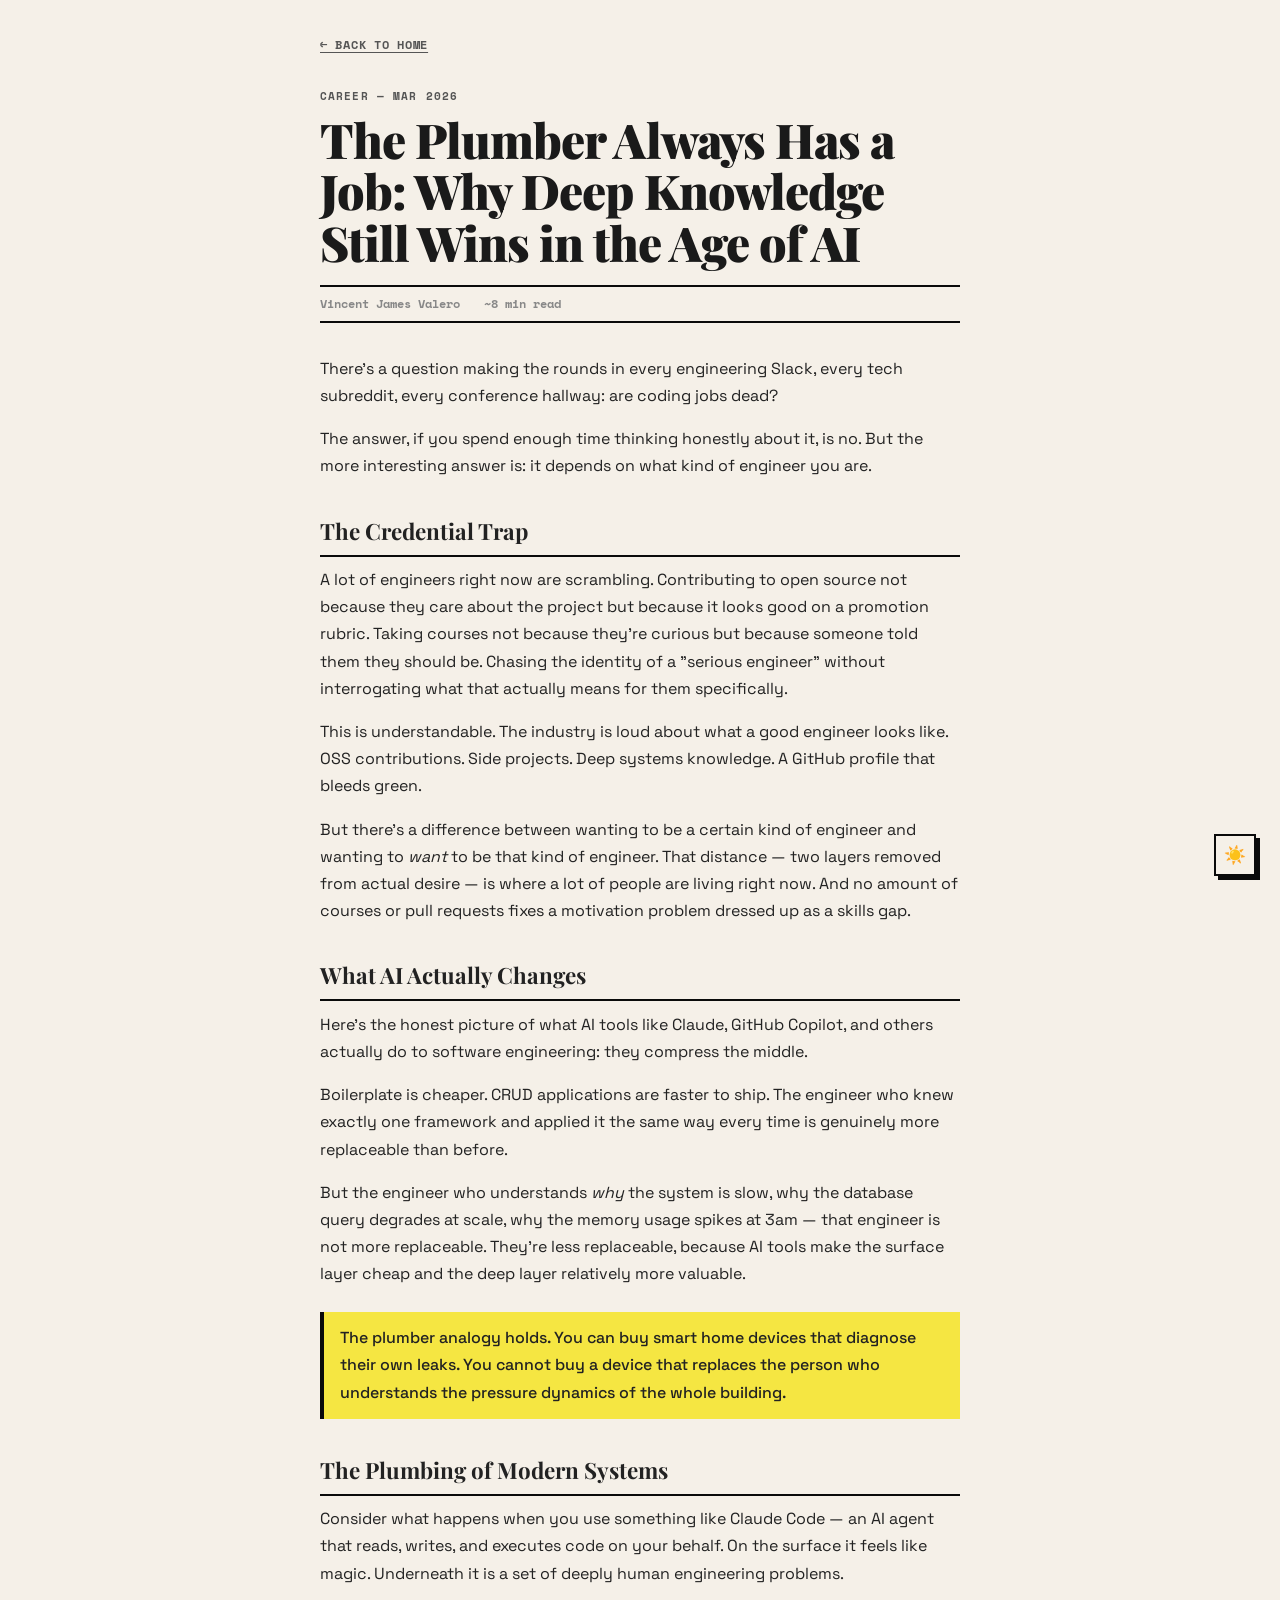
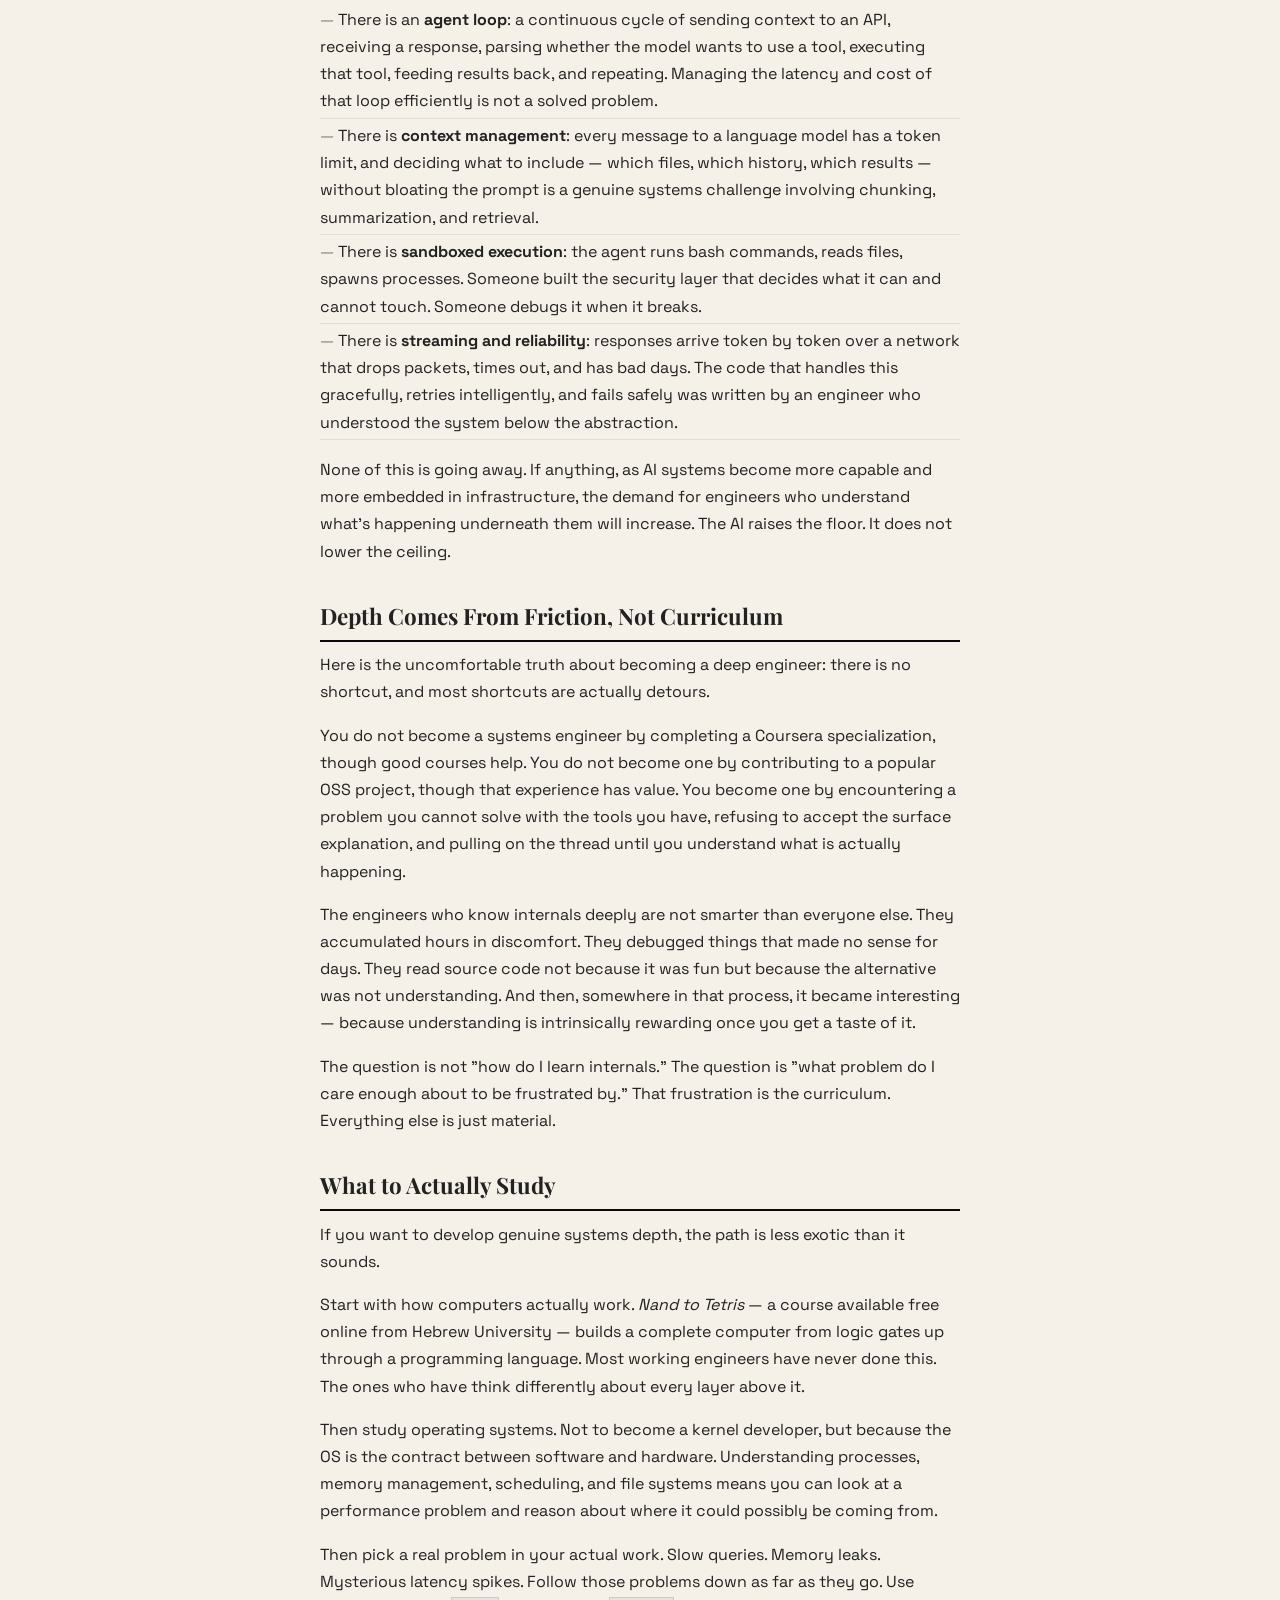
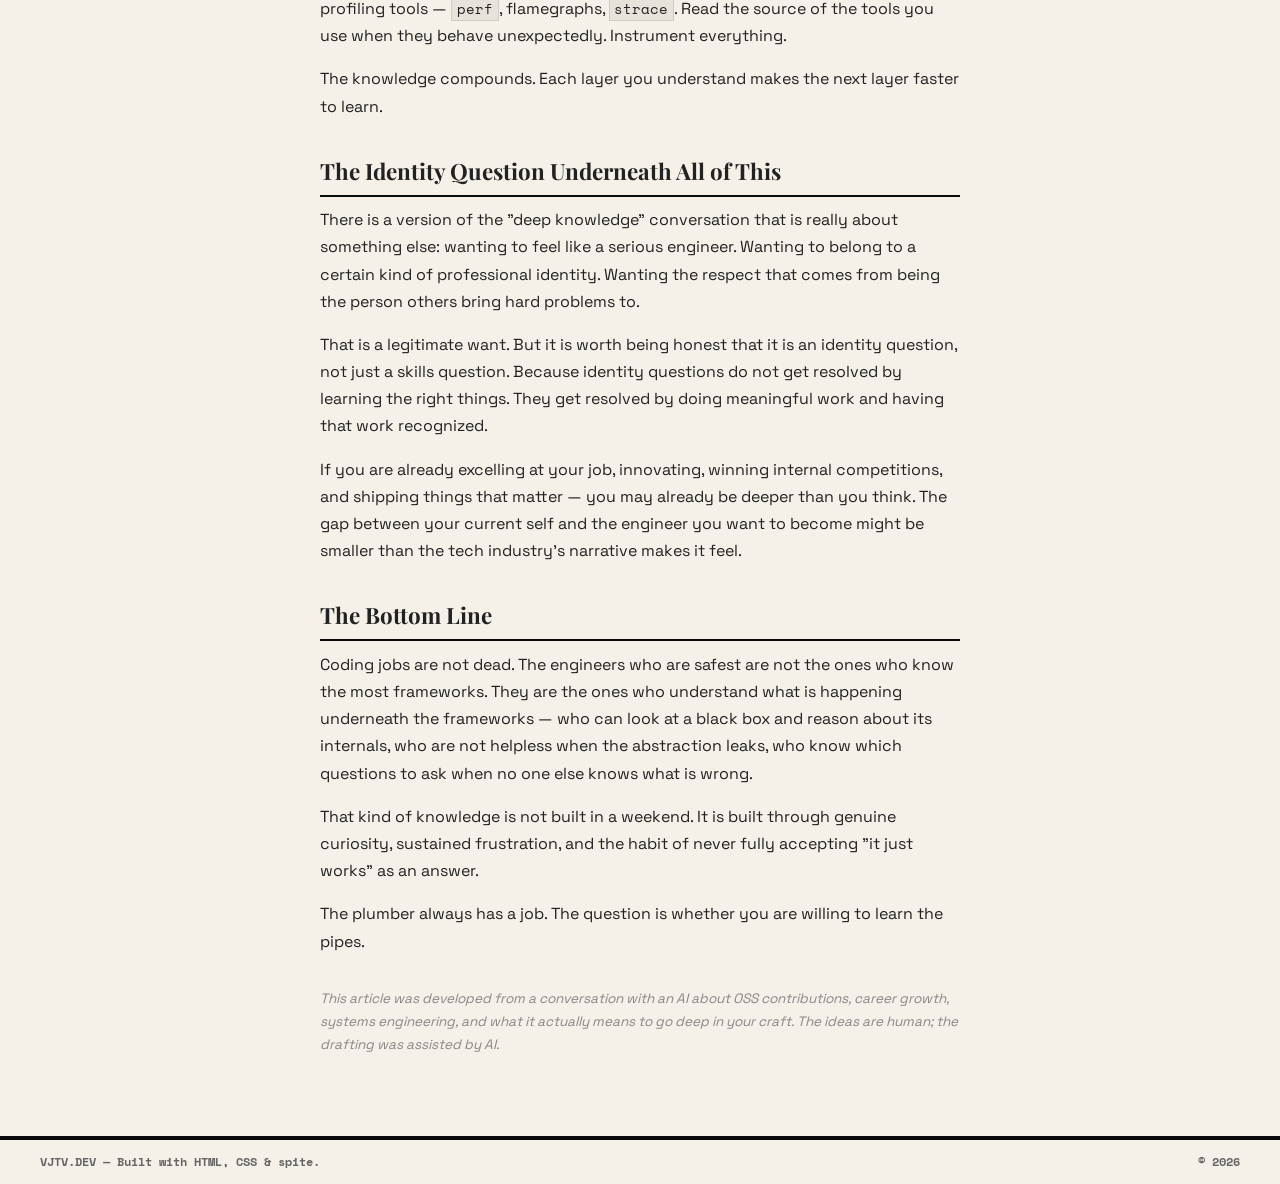
==== commit c5cc3b54: "update notes" ====
--- a/blog/the-plumber-always-has-a-job.html
+++ b/blog/the-plumber-always-has-a-job.html
@@ -385,9 +385,10 @@
                         font-style: italic;
                     "
                 >
-                    This article was developed from a conversation about OSS
-                    contributions, career growth, systems engineering, and what
-                    it actually means to go deep in your craft.
+                    This article was developed from a conversation with an AI
+                    about OSS contributions, career growth, systems engineering,
+                    and what it actually means to go deep in your craft. The
+                    ideas are human; the drafting was assisted by AI.
                 </p>
             </div>
         </div>
